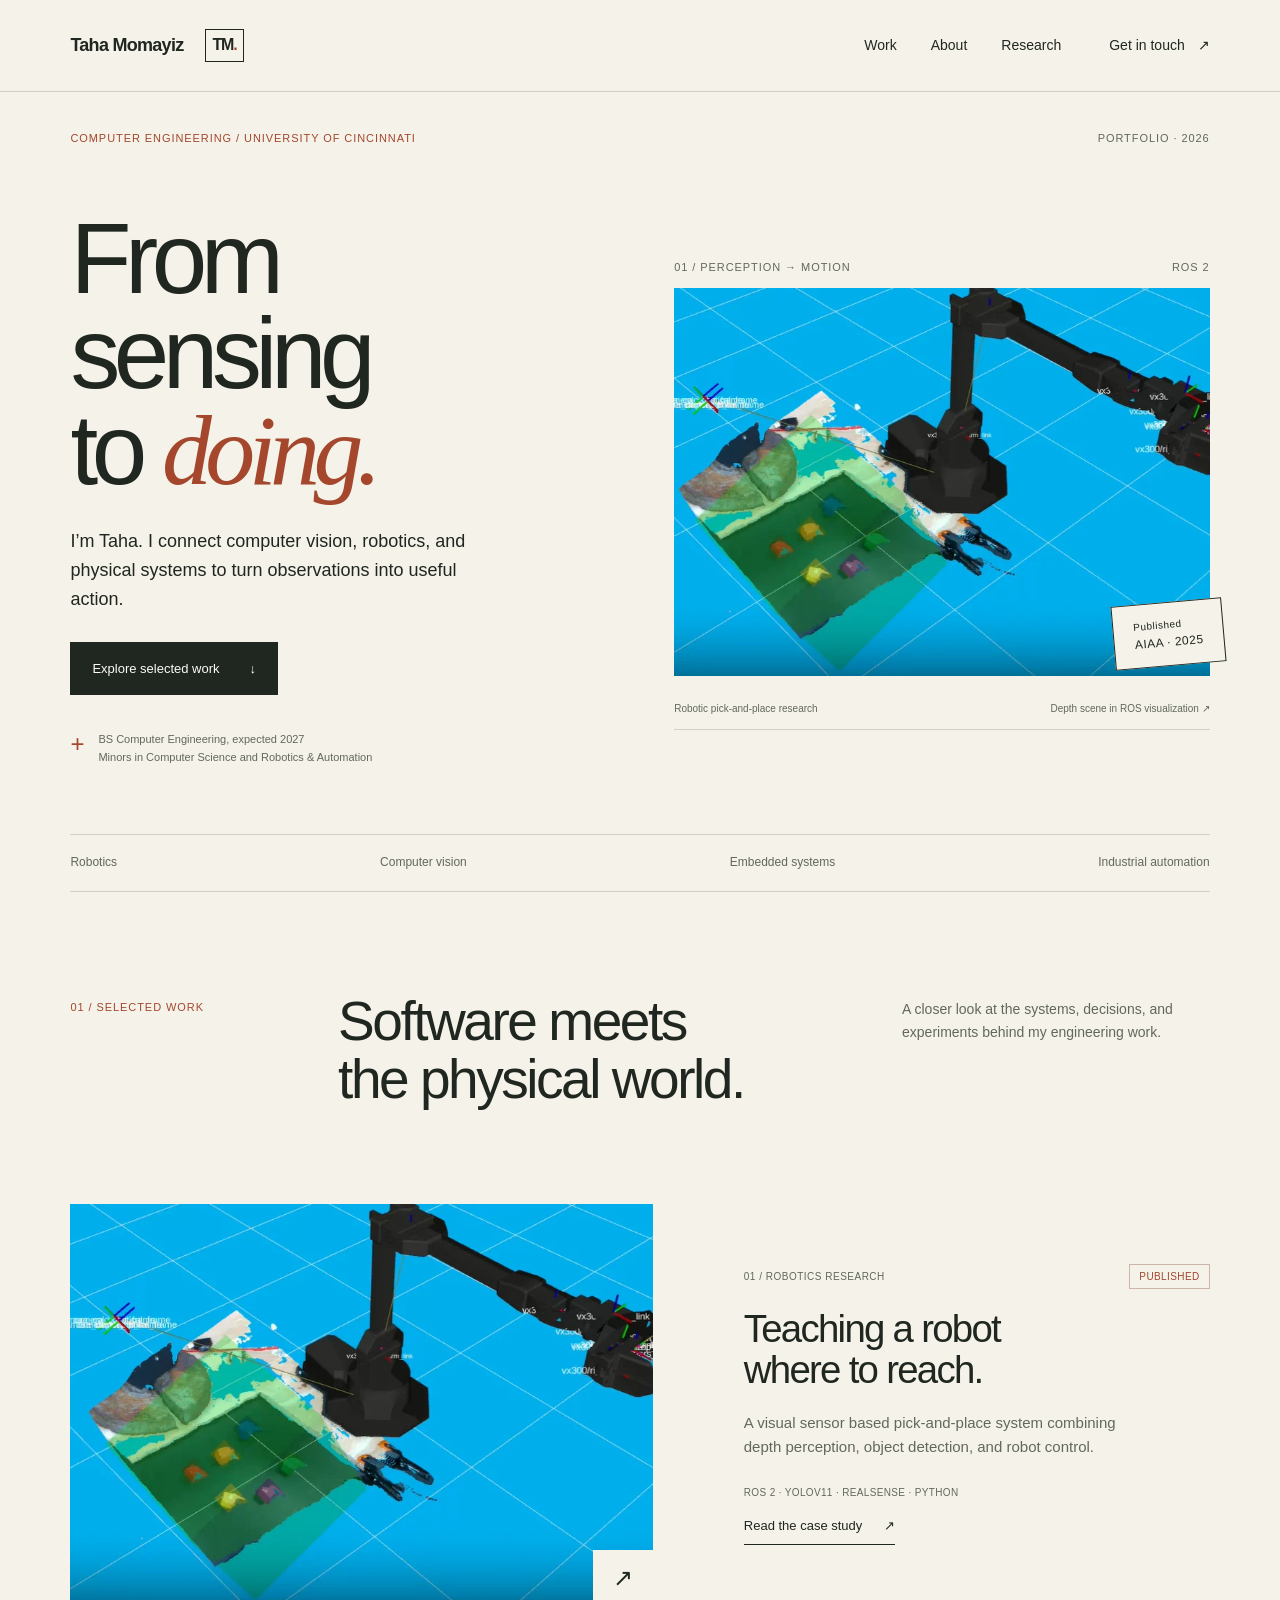
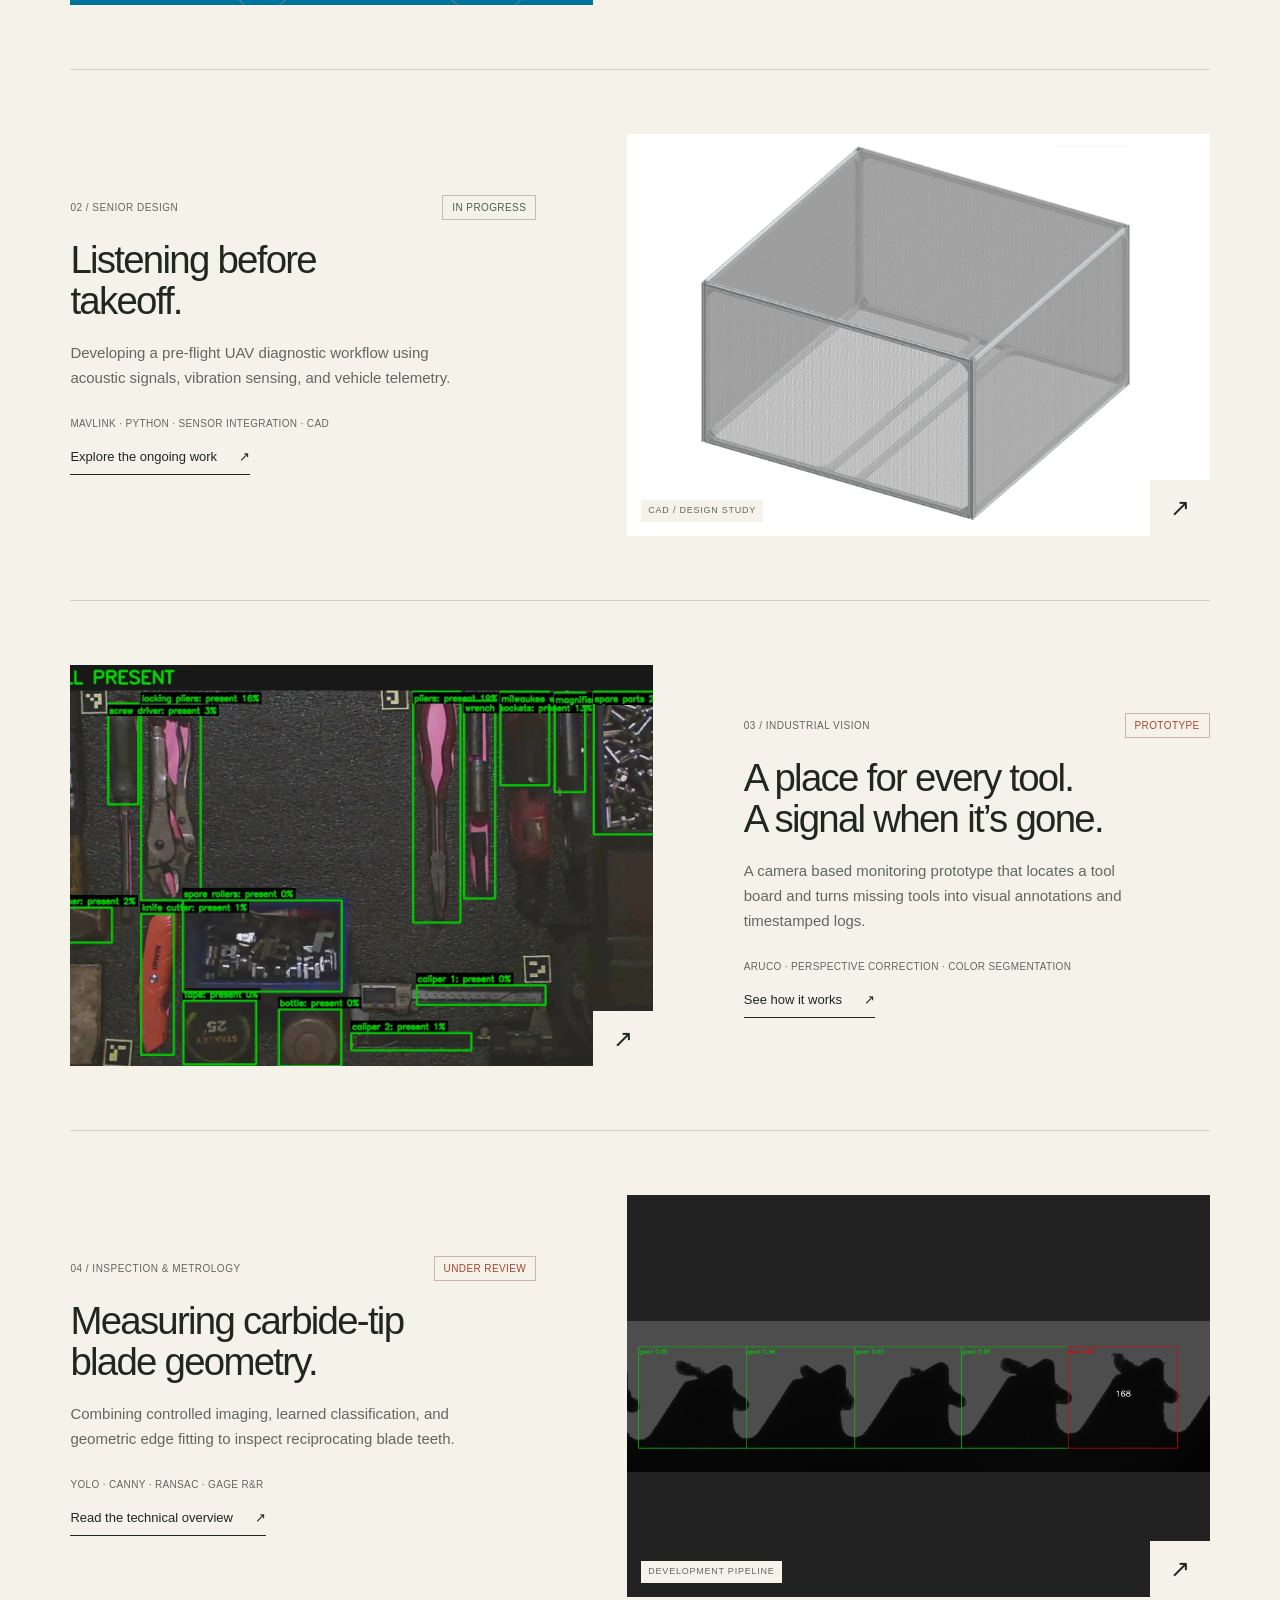
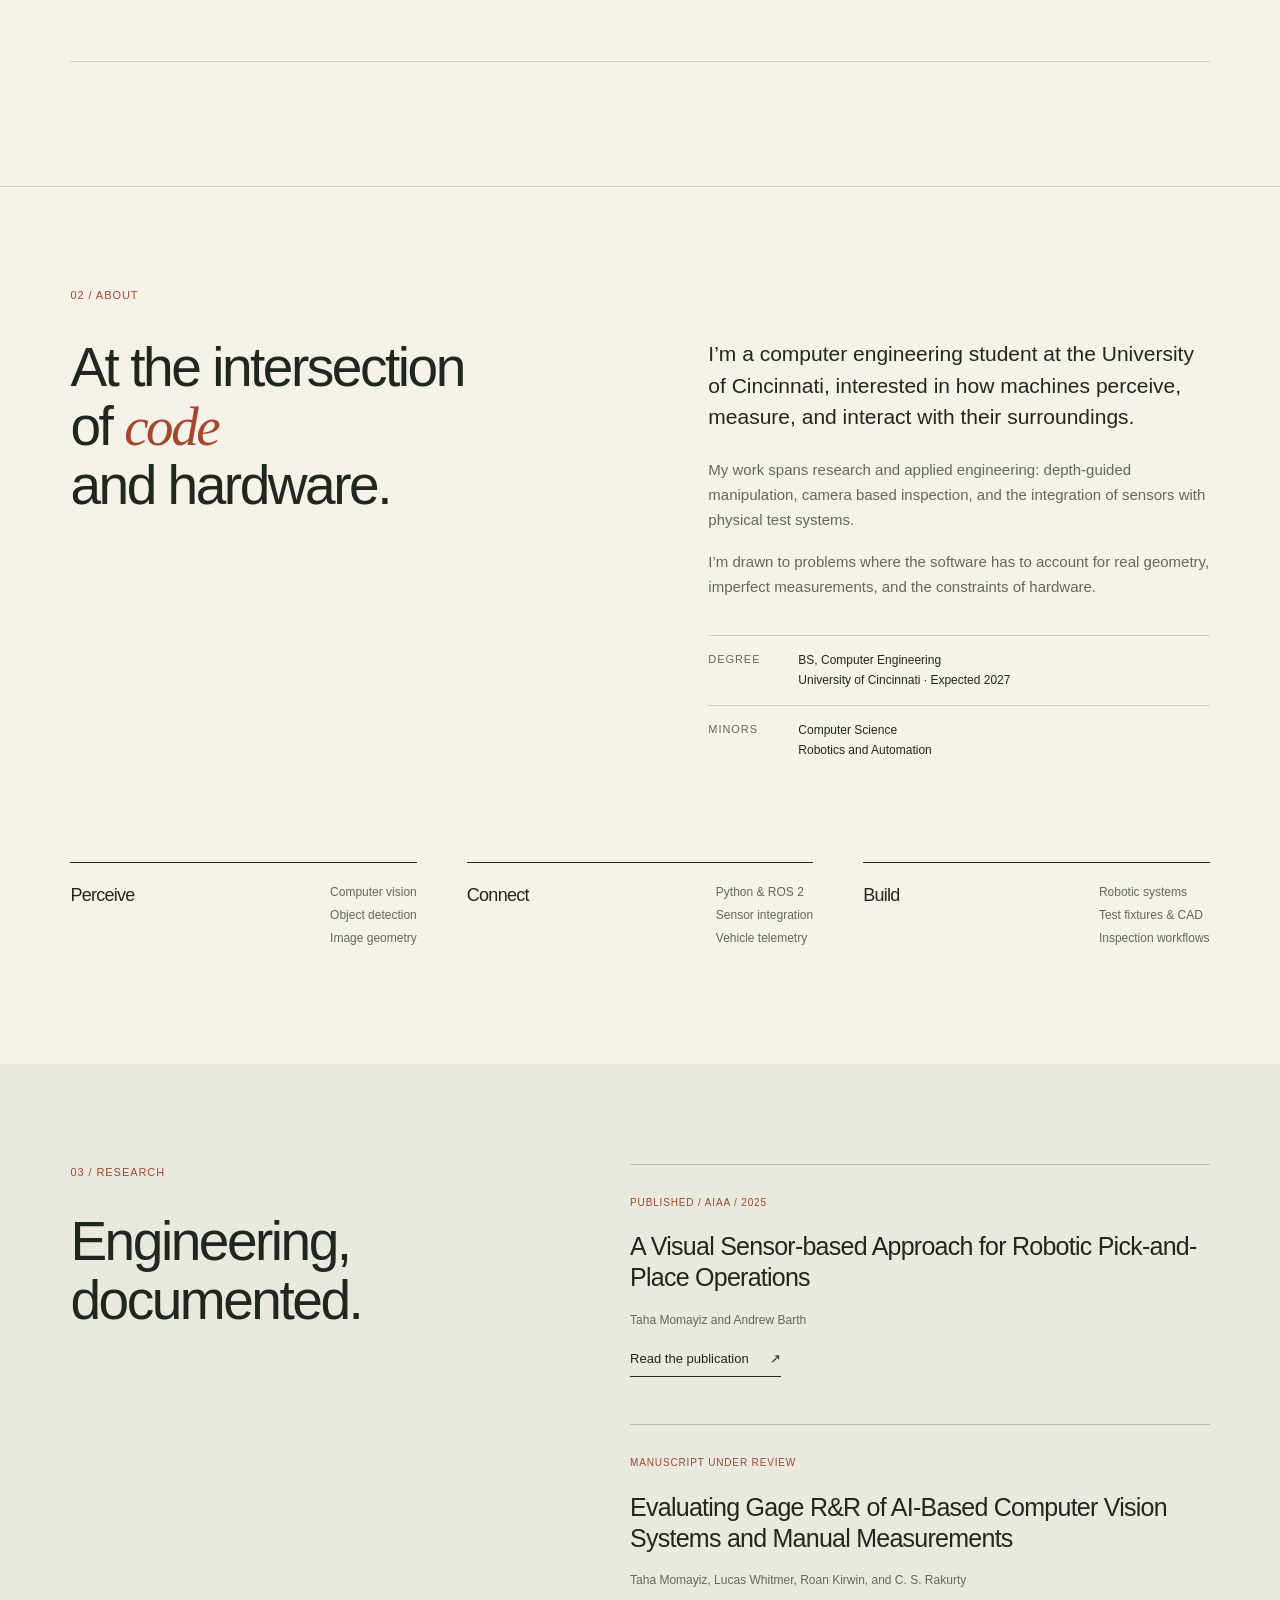
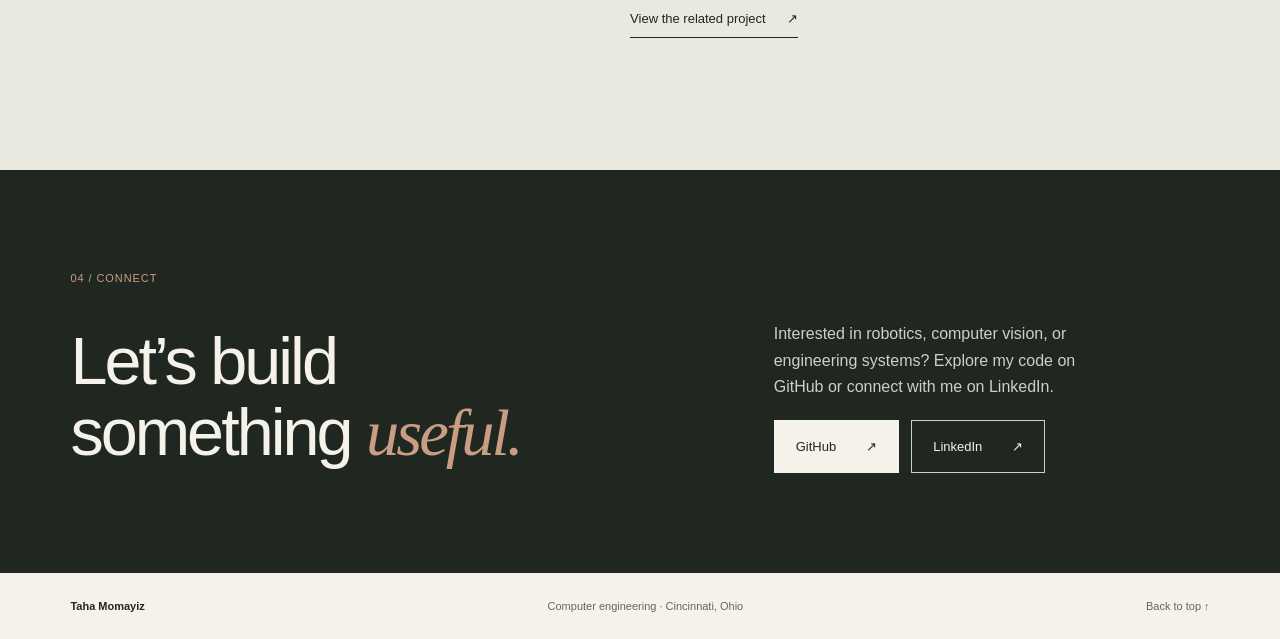
==== index.html @ 324a5f64 "Build engineering portfolio with four illustrated case studies" ====
<!doctype html><html lang="en"><head><meta charset="utf-8"><meta name="viewport" content="width=device-width,initial-scale=1"><meta name="theme-color" content="#f4f2e9"><title>Taha Momayiz — Computer Engineering</title><meta name="description" content="Computer engineering portfolio of Taha Momayiz. Robotics research, UAV diagnostics, computer vision and industrial inspection."><meta property="og:title" content="Taha Momayiz — Computer Engineering"><meta property="og:description" content="Computer engineering portfolio of Taha Momayiz. Robotics research, UAV diagnostics, computer vision and industrial inspection."><meta property="og:type" content="website"><link rel="icon" href="assets/favicon.svg" type="image/svg+xml"><link rel="stylesheet" href="styles.css"><script src="site.js" defer></script></head><body><a class="skip" href="#main">Skip to content</a><header class="header"><a class="wordmark" href="#top" aria-label="Taha Momayiz home">Taha Momayiz<span class="mark">TM<span class="dot">.</span></span></a><button class="menu-toggle" aria-expanded="false" aria-controls="navigation">Menu <span aria-hidden="true">+</span></button><nav id="navigation" aria-label="Main navigation"><a href="#work">Work</a><a href="#about">About</a><a href="#research">Research</a><a class="nav-contact" href="#contact">Get in touch <span aria-hidden="true">↗</span></a></nav></header><main id="main"><section class="hero" id="top"><div class="hero-meta"><span class="eyebrow">Computer engineering / University of Cincinnati</span><span class="folio">Portfolio · 2026</span></div><div class="hero-grid"><div class="hero-copy"><h1>From sensing<br>to <em>doing.</em></h1><p class="hero-intro">I’m Taha. I connect computer vision, robotics, and physical systems to turn observations into useful action.</p><a class="button" href="#work">Explore selected work <span aria-hidden="true">↓</span></a><div class="hero-note"><span class="cross" aria-hidden="true">+</span><p>BS Computer Engineering, expected 2027<br>Minors in Computer Science and Robotics &amp; Automation</p></div></div><figure class="hero-figure"><div class="image-label"><span>01 / Perception → Motion</span><span>ROS 2</span></div><a href="projects/robotic-pick-and-place.html" aria-label="Explore robotic pick-and-place research"><img src="assets/robot-scene.webp" width="836" height="557" alt="ROS visualization showing a robotic arm beside a reconstructed workbench and colored objects" fetchpriority="high"></a><figcaption><span>Robotic pick-and-place research</span><span>Depth scene in ROS visualization ↗</span></figcaption><div class="hero-stamp">Published<br><strong>AIAA · 2025</strong></div></figure></div><div class="discipline-line"><span>Robotics</span><span>Computer vision</span><span>Embedded systems</span><span>Industrial automation</span></div></section>
<section class="work section" id="work"><div class="section-heading"><p class="eyebrow">01 / Selected work</p><h2>Software meets<br>the physical world.</h2><p class="section-intro">A closer look at the systems, decisions, and experiments behind my engineering work.</p></div>
<article class="project project-lead"><a class="project-image blue" href="projects/robotic-pick-and-place.html"><img src="assets/robot-scene.webp" width="836" height="557" alt="Robot and depth-camera point cloud in ROS visualization" loading="lazy"><span class="image-link" aria-hidden="true">↗</span></a><div class="project-copy"><div class="project-meta"><span>01 / Robotics research</span><span class="status">Published</span></div><h3><a href="projects/robotic-pick-and-place.html">Teaching a robot<br>where to reach.</a></h3><p>A visual sensor based pick-and-place system combining depth perception, object detection, and robot control.</p><p class="tech">ROS 2 · YOLOv11 · RealSense · Python</p><a class="text-link" href="projects/robotic-pick-and-place.html">Read the case study <span aria-hidden="true">↗</span></a></div></article>
<article class="project project-reverse"><a class="project-image cad" href="projects/uav-health-monitoring.html"><img src="assets/uav-enclosure.webp" width="1244" height="1029" alt="CAD rendering of a rectangular UAV testing enclosure with mesh walls" loading="lazy"><span class="media-type">CAD / design study</span><span class="image-link" aria-hidden="true">↗</span></a><div class="project-copy"><div class="project-meta"><span>02 / Senior design</span><span class="status ongoing">In progress</span></div><h3><a href="projects/uav-health-monitoring.html">Listening before<br>takeoff.</a></h3><p>Developing a pre-flight UAV diagnostic workflow using acoustic signals, vibration sensing, and vehicle telemetry.</p><p class="tech">MAVLink · Python · Sensor integration · CAD</p><a class="text-link" href="projects/uav-health-monitoring.html">Explore the ongoing work <span aria-hidden="true">↗</span></a></div></article>
<article class="project"><a class="project-image" href="projects/tool-board-monitoring.html"><img src="assets/tool-present.webp" width="1400" height="882" alt="Tool-board monitoring output with green outlines marking present tools" loading="lazy"><span class="image-link" aria-hidden="true">↗</span></a><div class="project-copy"><div class="project-meta"><span>03 / Industrial vision</span><span class="status">Prototype</span></div><h3><a href="projects/tool-board-monitoring.html">A place for every tool.<br>A signal when it’s gone.</a></h3><p>A camera based monitoring prototype that locates a tool board and turns missing tools into visual annotations and timestamped logs.</p><p class="tech">ArUco · Perspective correction · Color segmentation</p><a class="text-link" href="projects/tool-board-monitoring.html">See how it works <span aria-hidden="true">↗</span></a></div></article>
<article class="project project-reverse"><a class="project-image blade-preview" href="projects/blade-inspection.html"><img src="assets/blade-classification.webp" alt="Development-stage tooth silhouettes with classification overlays" loading="lazy"><span class="media-type">Development pipeline</span><span class="image-link" aria-hidden="true">↗</span></a><div class="project-copy"><div class="project-meta"><span>04 / Inspection &amp; metrology</span><span class="status">Under review</span></div><h3><a href="projects/blade-inspection.html">Measuring carbide-tip<br>blade geometry.</a></h3><p>Combining controlled imaging, learned classification, and geometric edge fitting to inspect reciprocating blade teeth.</p><p class="tech">YOLO · Canny · RANSAC · Gage R&amp;R</p><a class="text-link" href="projects/blade-inspection.html">Read the technical overview <span aria-hidden="true">↗</span></a></div></article></section>
<section class="about section" id="about"><p class="eyebrow">02 / About</p><div class="about-grid"><h2>At the intersection<br>of <em>code</em><br>and hardware.</h2><div class="about-copy"><p class="large-copy">I’m a computer engineering student at the University of Cincinnati, interested in how machines perceive, measure, and interact with their surroundings.</p><p>My work spans research and applied engineering: depth-guided manipulation, camera based inspection, and the integration of sensors with physical test systems.</p><p>I’m drawn to problems where the software has to account for real geometry, imperfect measurements, and the constraints of hardware.</p><dl class="education"><div><dt>Degree</dt><dd>BS, Computer Engineering<br>University of Cincinnati · Expected 2027</dd></div><div><dt>Minors</dt><dd>Computer Science<br>Robotics and Automation</dd></div></dl></div></div><div class="capabilities"><div><span>Perceive</span><p>Computer vision<br>Object detection<br>Image geometry</p></div><div><span>Connect</span><p>Python &amp; ROS 2<br>Sensor integration<br>Vehicle telemetry</p></div><div><span>Build</span><p>Robotic systems<br>Test fixtures &amp; CAD<br>Inspection workflows</p></div></div></section>
<section class="research section" id="research"><div><p class="eyebrow">03 / Research</p><h2>Engineering,<br>documented.</h2></div><div class="publication-list"><article><span class="publication-status">Published / AIAA / 2025</span><h3>A Visual Sensor-based Approach for Robotic Pick-and-Place Operations</h3><p>Taha Momayiz and Andrew Barth</p><a class="text-link" href="https://doi.org/10.2514/6.2025-100515" target="_blank" rel="noopener noreferrer">Read the publication <span aria-hidden="true">↗</span><span class="sr-only"> (opens in a new tab)</span></a></article><article><span class="publication-status">Manuscript under review</span><h3>Evaluating Gage R&amp;R of AI-Based Computer Vision Systems and Manual Measurements</h3><p>Taha Momayiz, Lucas Whitmer, Roan Kirwin, and C. S. Rakurty</p><a class="text-link" href="projects/blade-inspection.html">View the related project <span aria-hidden="true">↗</span></a></article></div></section>
<section class="contact section" id="contact"><p class="eyebrow">04 / Connect</p><div class="contact-grid"><h2>Let’s build<br>something <em>useful.</em></h2><div><p>Interested in robotics, computer vision, or engineering systems? Explore my code on GitHub or connect with me on LinkedIn.</p><div class="contact-actions"><a class="button button-light" href="https://github.com/YumTaha" target="_blank" rel="noopener noreferrer">GitHub <span aria-hidden="true">↗</span><span class="sr-only"> (opens in a new tab)</span></a><a class="button button-outline" href="https://www.linkedin.com/in/taha-momayiz/" target="_blank" rel="noopener noreferrer">LinkedIn <span aria-hidden="true">↗</span><span class="sr-only"> (opens in a new tab)</span></a></div></div></div></section></main><footer class="footer"><a href="index.html">Taha Momayiz</a><span>Computer engineering · Cincinnati, Ohio</span><a href="#top">Back to top ↑</a></footer></body></html>
---- styles.css ----
@charset "UTF-8";
:root{--paper:#f4f2e9;--ink:#202720;--muted:#62685e;--line:#cfd1c4;--accent:#a4472d;--white:#fcfbf5;--sans:Arial,Helvetica,sans-serif;--serif:Georgia,'Times New Roman',serif}*{box-sizing:border-box}html{scroll-behavior:smooth;scroll-padding-top:95px}body{margin:0;background:var(--paper);color:var(--ink);font-family:var(--sans);font-size:16px;line-height:1.65}a{color:inherit;text-decoration:none}button{font:inherit}img{display:block;max-width:100%;height:auto}figure{margin:0}p{margin:0 0 1.2em}h1,h2,h3{font-weight:500;line-height:1.06;letter-spacing:-.045em;margin:0}em{font-family:var(--serif);font-weight:400}h2{font-size:clamp(36px,4.3vw,62px)}h3{font-size:clamp(28px,3vw,42px)}a:focus-visible,button:focus-visible{outline:3px solid var(--accent);outline-offset:5px}.sr-only{position:absolute;width:1px;height:1px;padding:0;margin:-1px;overflow:hidden;clip:rect(0,0,0,0);white-space:nowrap;border:0}.skip{position:fixed;z-index:10;top:-80px;left:20px;background:var(--ink);color:white;padding:12px}.skip:focus{top:10px}.header{max-width:1440px;margin:auto;padding:28px 5.5%;display:flex;align-items:center;justify-content:space-between;border-bottom:1px solid var(--line);gap:24px}.wordmark{font-weight:600;font-size:18px;letter-spacing:-.04em;display:flex;gap:22px;align-items:center}.mark{font-size:16px;border:1px solid var(--ink);padding:2px 6px;letter-spacing:-.07em}.dot{color:var(--accent)}nav{display:flex;gap:34px;align-items:center;font-size:14px}nav a{padding:6px 0}nav a:hover{color:var(--accent)}.nav-contact{margin-left:14px}.nav-contact span{margin-left:9px}.menu-toggle{display:none}.hero,.section,.case-hero,.case-body,.next-project{max-width:1440px;margin:auto;padding-left:5.5%;padding-right:5.5%}.hero{padding-top:38px}.hero-meta,.hero-grid,.hero-figure figcaption,.discipline-line,.project-meta,.section-heading,.case-heading{display:flex;justify-content:space-between}.eyebrow,.folio,.project-meta,.image-label,.tech,.publication-status,.case-facts dt,.education dt,.media-type{font-family:var(--sans);font-size:11px;line-height:1.5;letter-spacing:.085em;text-transform:uppercase}.eyebrow{color:var(--accent);margin:0}.folio{color:var(--muted)}.hero-grid{align-items:center;gap:7%;padding:64px 0 68px}.hero-copy{flex:1}.hero h1{font-size:clamp(66px,7.8vw,114px);letter-spacing:-.065em;line-height:.96}.hero h1 em{color:var(--accent)}.hero-intro{max-width:440px;font-size:18px;line-height:1.6;margin:28px 0}.button{display:inline-flex;align-items:center;justify-content:space-between;gap:30px;background:var(--ink);color:var(--white);font-size:13px;padding:15px 21px;border:1px solid var(--ink);transition:background .2s}.button:hover{background:var(--accent);border-color:var(--accent)}.hero-note{display:flex;gap:14px;margin-top:36px;color:var(--muted);font-size:11px;line-height:1.6}.hero-note p{margin:0}.cross{font-size:24px;color:var(--accent);line-height:1.1}.hero-figure{width:47%;position:relative;margin-top:12px}.hero-figure img{width:100%;aspect-ratio:1.38;object-fit:cover}.image-label{display:flex;justify-content:space-between;color:var(--muted);padding:0 0 12px}.hero-figure figcaption{font-size:10px;color:var(--muted);gap:20px;padding:12px 0;border-bottom:1px solid var(--line)}.hero-stamp{position:absolute;right:-14px;bottom:64px;padding:14px 20px;background:var(--paper);border:1px solid var(--ink);font-size:10px;line-height:1.55;transform:rotate(-5deg);letter-spacing:.05em}.hero-stamp strong{font-size:12px;font-weight:500}.discipline-line{border-top:1px solid var(--line);border-bottom:1px solid var(--line);padding:18px 0;font-size:12px;color:var(--muted)}.section{padding-top:100px;padding-bottom:100px}.section-heading{gap:4%;align-items:flex-start;margin-bottom:55px}.section-heading .eyebrow{width:19%;padding-top:7px}.section-heading h2{width:45%}.section-intro{width:27%;font-size:14px;margin-top:6px;color:var(--muted)}.project{display:grid;grid-template-columns:1.25fr 1fr;gap:8%;padding:40px 0 64px;border-bottom:1px solid var(--line);margin-bottom:24px;align-items:center}.project-image{position:relative;display:block;background:#e8e8e1;overflow:hidden}.project-image img{width:100%;aspect-ratio:1.45;object-fit:cover;transition:transform .5s}.project-image:hover img{transform:scale(1.025)}.project-image.cad img{object-fit:contain;padding:12px;background:#fff}.image-link{position:absolute;bottom:0;right:0;background:var(--paper);padding:8px 20px;font-size:24px}.media-type{position:absolute;left:14px;bottom:14px;padding:4px 7px;background:var(--paper);color:var(--muted);font-size:9px}.project-copy h3{margin:20px 0}.project-copy p{color:var(--muted);max-width:410px;font-size:15px}.project-meta{align-items:center;gap:14px;color:var(--muted);font-size:10px;letter-spacing:.05em}.status{display:inline-block;color:var(--accent);border:1px solid #ccb6a9;padding:4px 9px;font-size:10px;line-height:1.5;letter-spacing:.04em;white-space:nowrap}.ongoing{color:#47614c;border-color:#b6c3b6}.project-copy .tech{font-size:10px;letter-spacing:.035em;margin-top:25px}.text-link{font-size:13px;border-bottom:1px solid var(--ink);padding-bottom:7px;display:inline-block}.text-link span{margin-left:18px}.text-link:hover{color:var(--accent);border-color:var(--accent)}.project-reverse{grid-template-columns:1fr 1.25fr}.project-reverse .project-image{grid-column:2;grid-row:1}.project-reverse .project-copy{grid-column:1;grid-row:1}.project-text{display:grid;grid-template-columns:1.25fr 1fr;gap:8%;padding:45px 0 0;align-items:start}.project-text h3{margin-top:18px}.project-text p:not(.eyebrow){margin-top:20px;color:var(--muted);max-width:410px;font-size:15px}.about{border-top:1px solid var(--line)}.about-grid{display:grid;grid-template-columns:1fr 1fr;gap:12%;margin-top:35px}.about h2 em{color:var(--accent)}.about-copy p{color:var(--muted);font-size:15px}.about-copy .large-copy{font-size:21px;line-height:1.5;color:var(--ink)}.education{margin-top:35px}.education>div{display:grid;grid-template-columns:90px 1fr;border-top:1px solid var(--line);padding:15px 0}.education dt{color:var(--muted)}.education dd{margin:0;font-size:12px;line-height:1.65}.capabilities{display:grid;grid-template-columns:repeat(3,1fr);gap:50px;margin-top:70px}.capabilities>div{border-top:1px solid var(--ink);padding-top:18px;display:flex;justify-content:space-between;gap:20px}.capabilities span{font-size:18px;letter-spacing:-.04em}.capabilities p{font-size:12px;color:var(--muted);line-height:1.9}.research{background:#e9e9df;display:grid;grid-template-columns:1fr 1.3fr;gap:10%}.research h2{margin-top:32px}.publication-list article{border-top:1px solid #b8bfad;padding:23px 0 32px}.publication-list article+article{margin-top:15px}.publication-status{color:var(--accent);font-size:10px}.publication-list h3{font-size:25px;letter-spacing:-.03em;line-height:1.25;margin:17px 0}.publication-list p{color:var(--muted);font-size:12px}.contact{background:var(--ink);color:var(--paper)}.contact .eyebrow{color:#c99d84}.contact-grid{display:grid;grid-template-columns:1.3fr 1fr;gap:12%;align-items:center;margin-top:35px}.contact h2{font-size:clamp(45px,5.2vw,75px)}.contact h2 em{color:#c99d84}.contact p:not(.eyebrow){font-size:16px;color:#cdd0c4;max-width:350px}.button-light{background:var(--paper);color:var(--ink);border-color:var(--paper)}.button-light:hover{background:#d9b099;color:var(--ink)}.footer{max-width:1440px;margin:auto;display:flex;justify-content:space-between;gap:20px;padding:24px 5.5%;font-size:11px;color:var(--muted)}.footer>a:first-child{color:var(--ink);font-weight:bold}.case-hero{padding-top:32px}.back-link{font-size:12px;color:var(--muted)}.case-heading{align-items:center;justify-content:flex-start;gap:25px;margin:60px 0 25px}.case-hero h1{max-width:1030px;font-size:clamp(44px,6.2vw,84px);line-height:1.05}.case-lead{max-width:760px;font-size:22px;color:var(--muted);margin:30px 0 45px;line-height:1.5}.case-facts{display:grid;grid-template-columns:.8fr 1.2fr 1.2fr;gap:35px;border-top:1px solid var(--line);padding-top:20px;margin:0 0 50px}.case-facts dt{color:var(--accent);margin-bottom:10px}.case-facts dd{margin:0;font-size:13px;line-height:1.6}.case-cover img{max-height:650px;width:100%;object-fit:cover}.case-cover.cad img{object-fit:contain;background:white;padding:30px}.case-cover figcaption,figcaption{color:var(--muted);font-size:11px;line-height:1.6;margin-top:13px;max-width:840px}.case-body{padding-top:75px;padding-bottom:40px}.case-section{display:grid;grid-template-columns:1fr 2.3fr;gap:9%;padding:40px 0 55px;border-top:1px solid var(--line)}.case-section h2{font-size:clamp(29px,3.5vw,46px);max-width:680px;margin-bottom:25px}.case-section p:not(.eyebrow){font-size:16px;color:var(--muted);max-width:735px}.process{list-style:none;padding:0;margin:30px 0 0}.process li{display:flex;gap:28px;border-top:1px solid var(--line);padding:23px 0 6px}.process li>span{font-size:12px;color:var(--accent)}.process h3{font-size:21px;letter-spacing:-.025em;margin-bottom:10px}.process p{font-size:14px!important}.inline-figure{margin:15px 0 80px;padding-left:31%}.inline-figure img{width:100%;background:#fff}.inline-figure.narrow img{max-height:500px;object-fit:contain}.figure-pair{display:grid;grid-template-columns:1fr 1fr;gap:25px;margin:15px 0 70px}.figure-pair img{width:100%;aspect-ratio:1.35;object-fit:contain;background:white;padding:15px}.case-links{display:flex;flex-wrap:wrap;align-items:center;gap:25px;margin-top:30px}.next-project{background:#e9e9df;padding-top:40px;padding-bottom:48px}.next-project>a{display:flex;justify-content:space-between;align-items:center;gap:20px;font-size:clamp(27px,3.5vw,48px);letter-spacing:-.04em;line-height:1.15;margin-top:20px}.next-project>a:hover{color:var(--accent)}.comparison{margin:15px 0 70px;padding:30px;background:#e9e9df}.comparison-heading{display:flex;justify-content:space-between;align-items:end;gap:30px;margin-bottom:30px}.comparison h2{font-size:29px;margin-top:15px}.compare-controls{display:flex;gap:5px;flex-shrink:0}.compare-controls button{border:1px solid var(--ink);background:transparent;padding:8px 12px;font-size:12px;cursor:pointer}.compare-controls button[aria-pressed=true]{background:var(--ink);color:white}.comparison img{width:100%}.technical-summary{background:#e9e9df;padding:35px 40px;margin-top:30px}.pipeline{display:flex;align-items:center;justify-content:space-between;gap:20px;margin:35px 0 25px}.pipeline span{font-size:clamp(15px,2vw,24px);line-height:1.35;letter-spacing:-.02em}.pipeline b{font-weight:normal;color:var(--accent);font-size:25px}.technical-summary>p{font-size:11px;color:var(--muted);margin:0}
@media(min-width:1500px){.header,.hero,.section,.case-hero,.case-body,.next-project,.footer{padding-left:80px;padding-right:80px}}@media(max-width:1000px){.header{padding-top:22px;padding-bottom:22px}nav{gap:22px}.hero-grid{gap:5%;padding-top:50px}.hero h1{font-size:78px}.hero-intro{font-size:16px}.hero-note{font-size:10px}.hero-figure figcaption{flex-direction:column;gap:2px}.section{padding-top:75px;padding-bottom:75px}.section-heading{flex-wrap:wrap}.section-heading .eyebrow{width:100%;margin-bottom:22px}.section-heading h2{width:55%}.section-intro{width:37%}.project,.project-text{gap:5%}.project-meta{flex-wrap:wrap}.project-copy h3{font-size:32px}.capabilities{gap:25px}.capabilities>div{display:block}.capabilities p{margin-top:12px}.comparison-heading{align-items:start;flex-direction:column}.case-section{gap:6%}.case-heading{margin-top:42px}}
@media(max-width:700px){html{scroll-padding-top:20px}.header{padding:18px 6%;position:relative;flex-wrap:wrap}.wordmark{font-size:16px;gap:14px}.menu-toggle{display:flex;gap:20px;background:transparent;border:0;padding:5px 0;font-size:12px;color:var(--ink)}nav{width:100%;display:flex;justify-content:space-between;gap:10px;border-top:1px solid var(--line);padding-top:12px;font-size:12px}.js nav:not(.is-open){display:none}.nav-contact{margin-left:0}.hero,.section,.case-hero,.case-body,.next-project{padding-left:6%;padding-right:6%}.hero{padding-top:25px}.hero-meta{display:block}.folio{display:none}.hero .eyebrow{font-size:9px}.hero-grid{display:block;padding:37px 0 30px}.hero h1{font-size:clamp(65px,15vw,90px)}.hero-intro{font-size:17px;max-width:450px;margin-top:23px}.hero-note{margin-top:25px;font-size:11px}.hero-figure{width:100%;margin-top:40px}.hero-figure img{aspect-ratio:1.5}.hero-figure figcaption{flex-direction:row;font-size:9px}.hero-stamp{bottom:53px;right:8px;padding:9px 14px}.discipline-line{display:grid;grid-template-columns:1fr 1fr;gap:10px;font-size:11px;padding:15px 0}.section{padding-top:60px;padding-bottom:60px}.section-heading{display:block;margin-bottom:27px}.section-heading .eyebrow,.section-heading h2,.section-intro{width:100%}.section-heading h2{font-size:40px}.section-intro{margin-top:20px;max-width:330px}.project,.project-reverse{display:flex;flex-direction:column;gap:25px;padding:20px 0 40px;margin-bottom:24px;align-items:stretch}.project-copy h3{font-size:34px}.project-meta{flex-wrap:nowrap;font-size:9px}.project-copy p{font-size:15px;max-width:100%}.project-image img{aspect-ratio:1.4}.project-copy .tech{margin-top:20px}.project-text{display:block;padding-top:25px}.project-text>div+div{margin-top:25px}.project-text h3{font-size:32px}.project-text p:not(.eyebrow){max-width:100%}.about-grid{display:block;margin-top:25px}.about h2{font-size:43px}.about-copy{margin-top:35px}.about-copy .large-copy{font-size:20px}.capabilities{margin-top:35px;gap:16px}.capabilities span{font-size:17px}.capabilities p{font-size:10px}.research{display:block}.research h2{margin-top:24px}.publication-list{margin-top:40px}.publication-list h3{font-size:23px}.contact-grid{display:block;margin-top:24px}.contact h2{font-size:49px}.contact-grid>div{margin-top:28px}.contact p:not(.eyebrow){font-size:15px}.footer{padding:20px 6%;font-size:10px;flex-wrap:wrap}.footer>span{order:3;width:100%}.case-heading{margin:35px 0 22px;align-items:flex-start;flex-direction:column;gap:12px}.case-hero h1{font-size:43px}.case-lead{font-size:19px;margin:25px 0 32px}.case-facts{grid-template-columns:1fr;gap:18px;margin-bottom:30px}.case-facts>div{display:grid;grid-template-columns:105px 1fr;gap:10px}.case-facts dt{font-size:10px}.case-facts dd{font-size:12px}.case-cover img{max-height:450px}.case-cover.cad img{padding:15px}.case-body{padding-top:40px}.case-section{display:block;padding:25px 0 35px}.case-section .eyebrow{margin-bottom:22px}.case-section h2{font-size:32px}.case-section p:not(.eyebrow){font-size:15px}.inline-figure{padding:0;margin:5px 0 45px}.figure-pair{gap:15px;margin-bottom:40px;grid-template-columns:1fr}.figure-pair img{aspect-ratio:1.5}.process li{gap:20px}.comparison{padding:18px;margin-bottom:40px}.comparison-heading{gap:20px}.comparison h2{font-size:26px}.compare-controls button{padding:9px 16px}.technical-summary{padding:25px}.pipeline{flex-direction:column;align-items:flex-start;gap:12px;margin:25px 0}.pipeline span{font-size:19px}.pipeline b{transform:rotate(90deg);margin-left:30px;font-size:20px}.next-project{padding-top:30px;padding-bottom:35px}.next-project>a{font-size:31px}.button{font-size:12px}.case-links{gap:20px}}
.blade-preview{background:#222}.blade-preview img{object-fit:contain;padding:35px 0;background:#222}.blade-cover img{object-fit:contain;background:#222;padding:35px 0;min-height:250px}.pipeline-gallery{margin:0 0 70px;padding:30px;background:#e9e9df}.pipeline-gallery h2{font-size:36px;margin:18px 0 30px}.pipeline-gallery figure{margin-top:30px}.pipeline-gallery img{width:100%;background:#161916}.pipeline-gallery figcaption{max-width:100%}.pipeline-gallery figure:last-child img{min-height:120px;object-fit:contain}@media(max-width:700px){.pipeline-gallery{padding:18px;margin-bottom:40px}.pipeline-gallery h2{font-size:29px}.blade-cover img{padding:25px 0;min-height:150px}.pipeline-gallery figure:last-child img{min-height:80px}}
.image-expand{display:inline-flex;align-items:center;flex-wrap:wrap;gap:5px;min-height:44px;font-size:12px;text-decoration:underline;text-underline-offset:4px}.image-expand:hover{color:var(--accent)}.new-tab-hint{font-size:10px;color:var(--muted)}
.contact-actions{display:flex;gap:12px;flex-wrap:wrap}.button-outline{background:transparent;color:var(--paper);border-color:#cdd0c4}.button-outline:hover{background:var(--paper);color:var(--ink);border-color:var(--paper)}
@media(prefers-reduced-motion:reduce){html{scroll-behavior:auto}*,*::before,*::after{transition:none!important}}
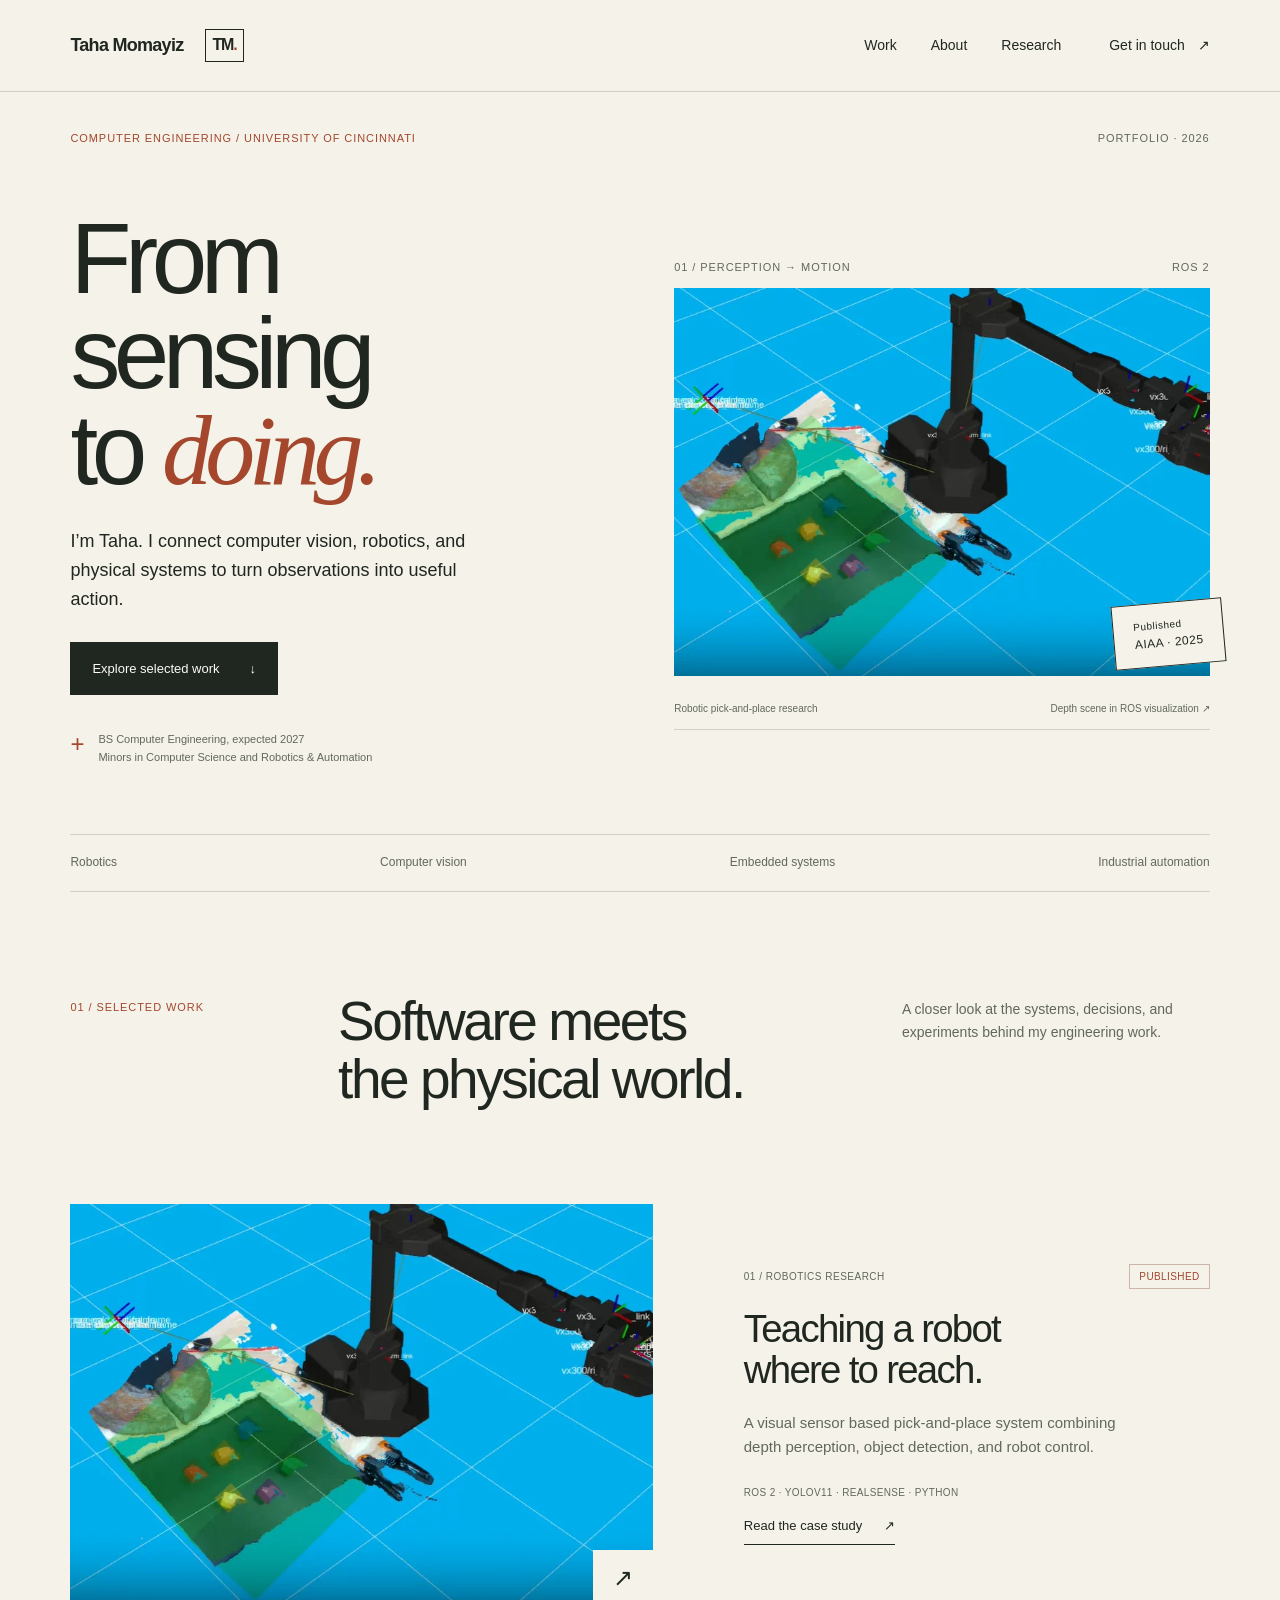
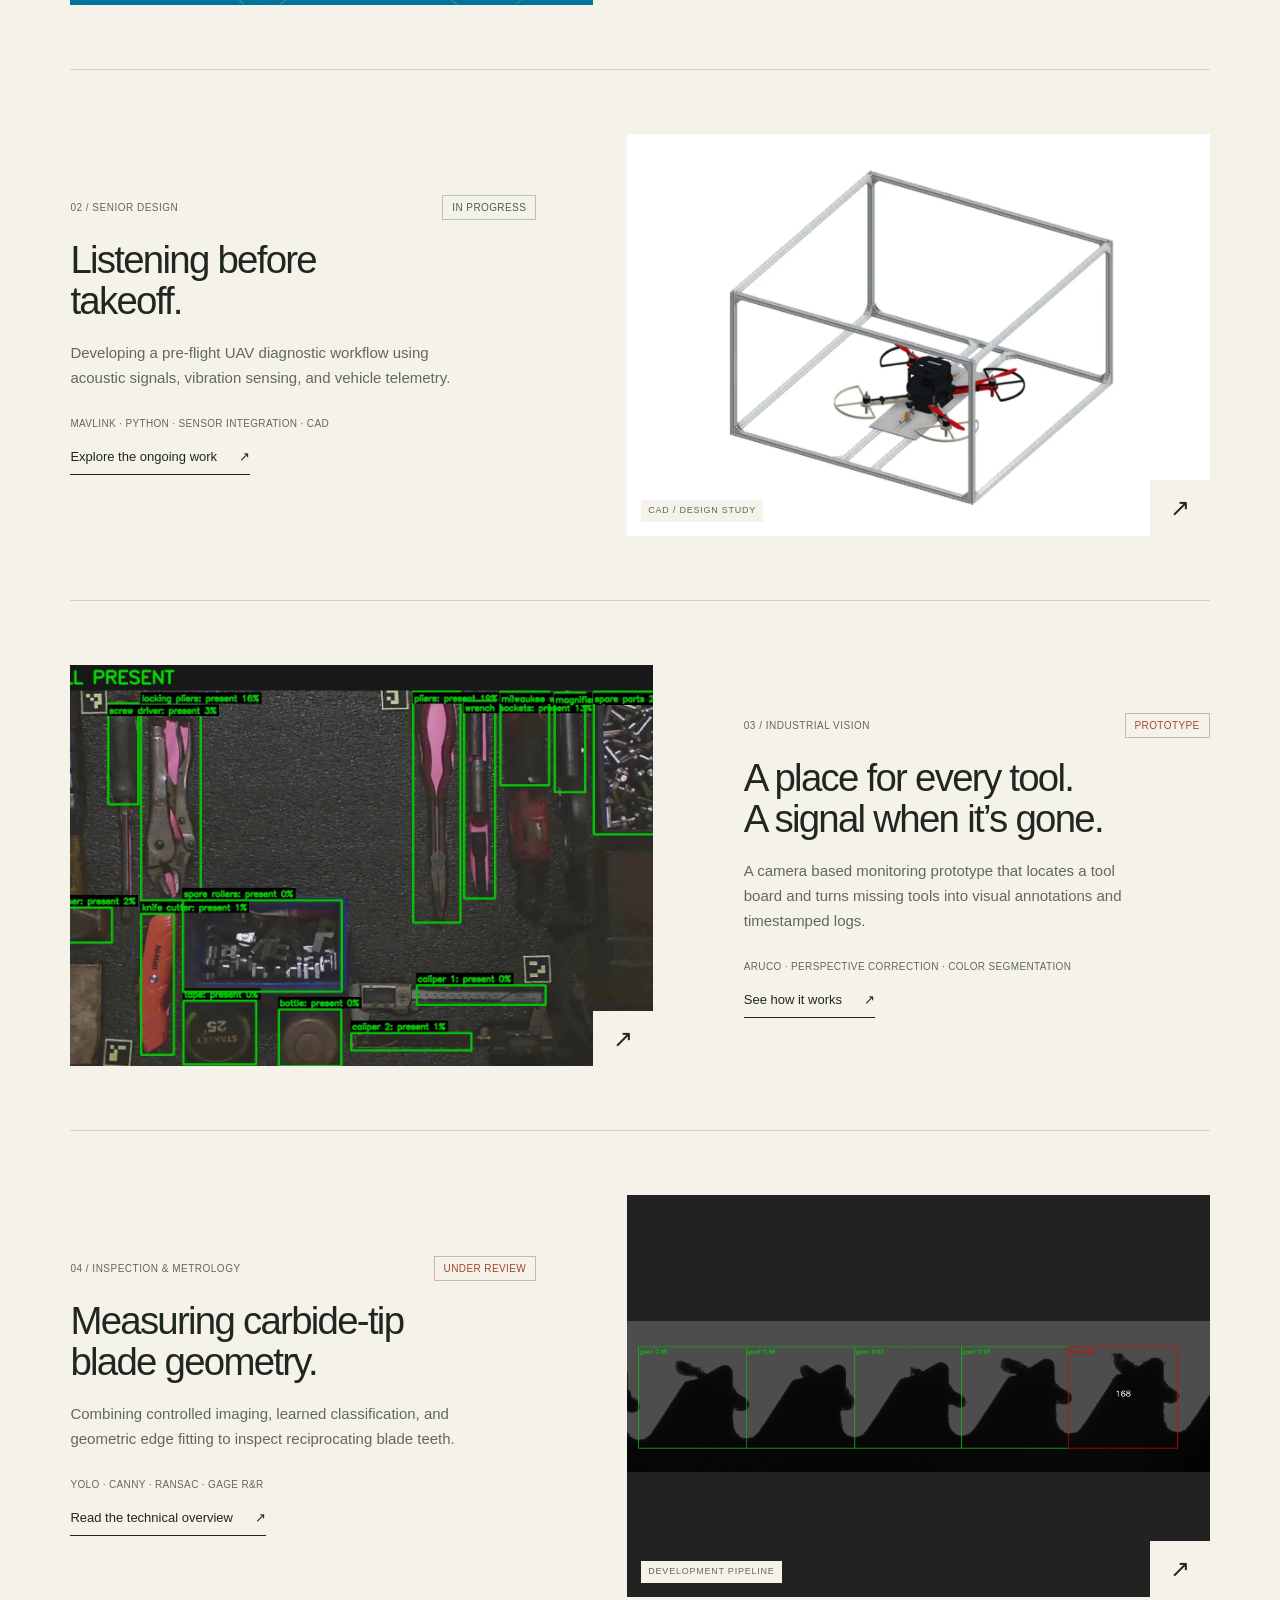
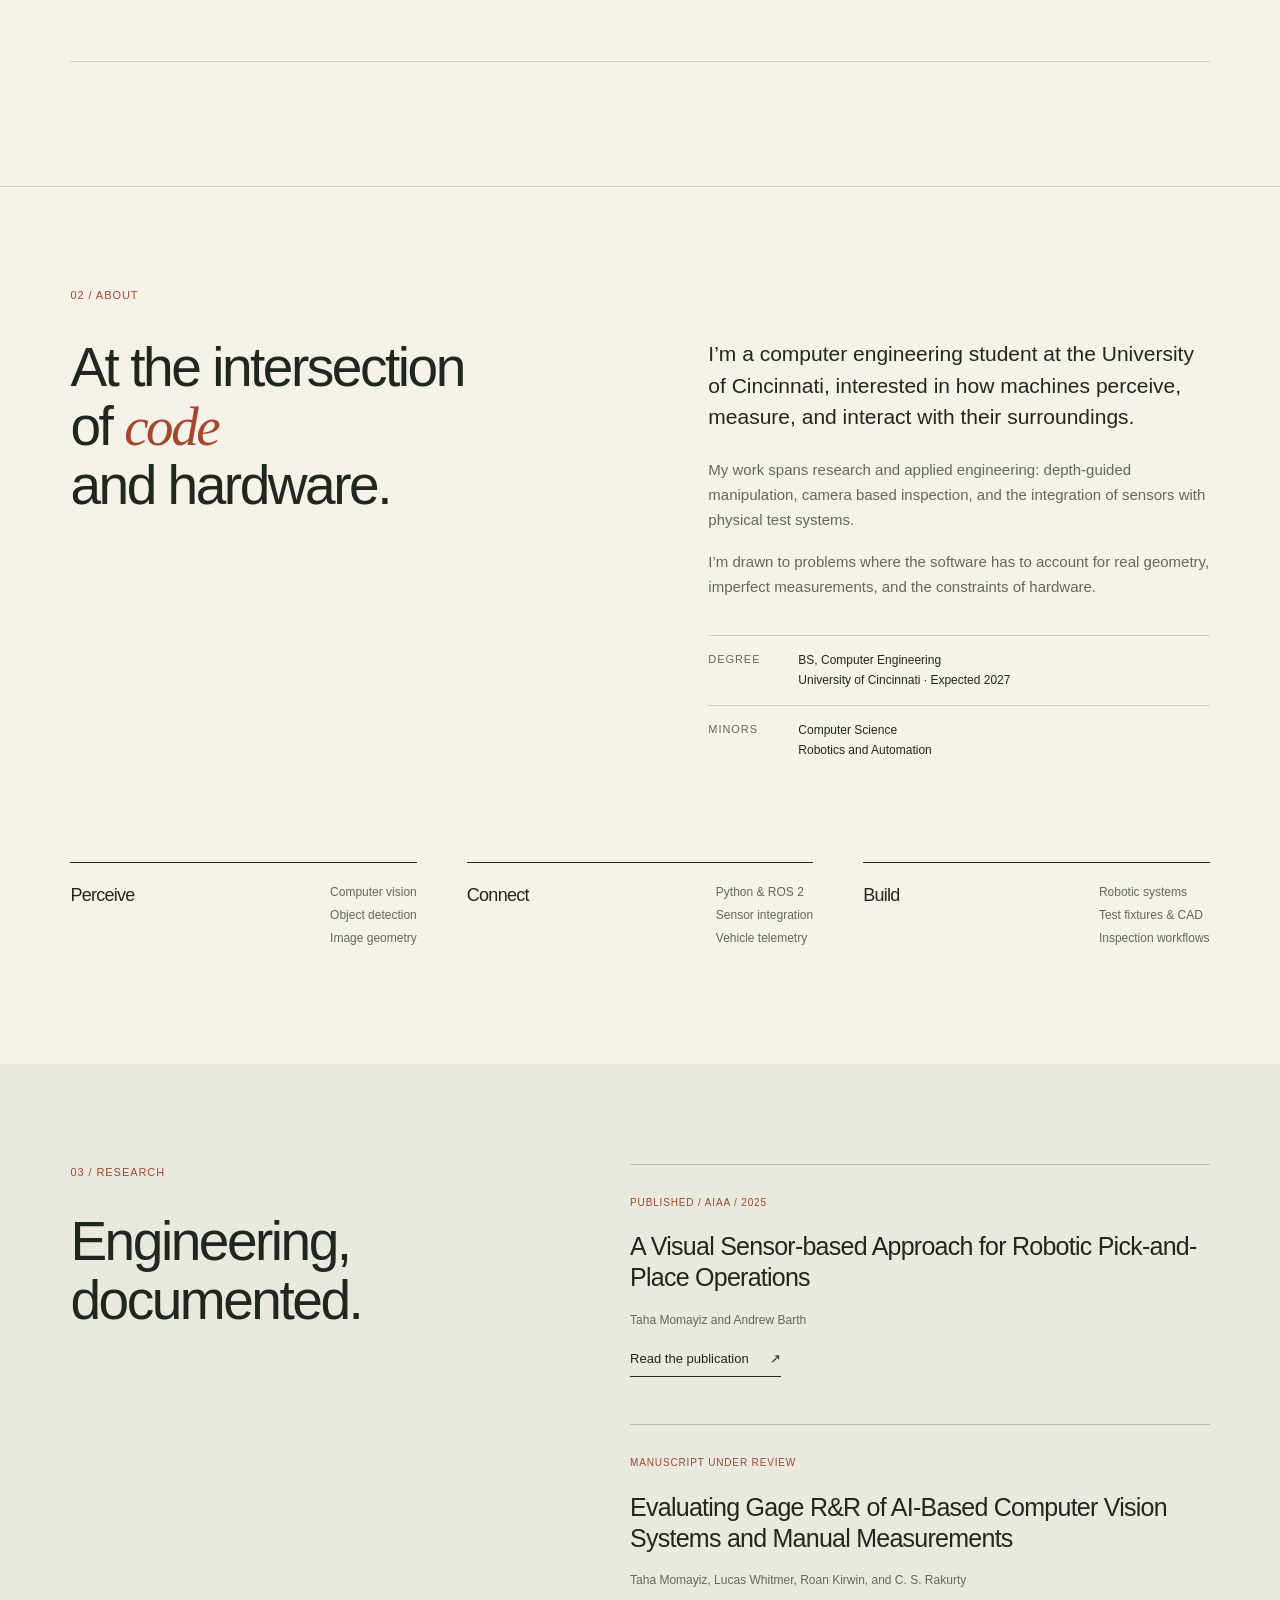
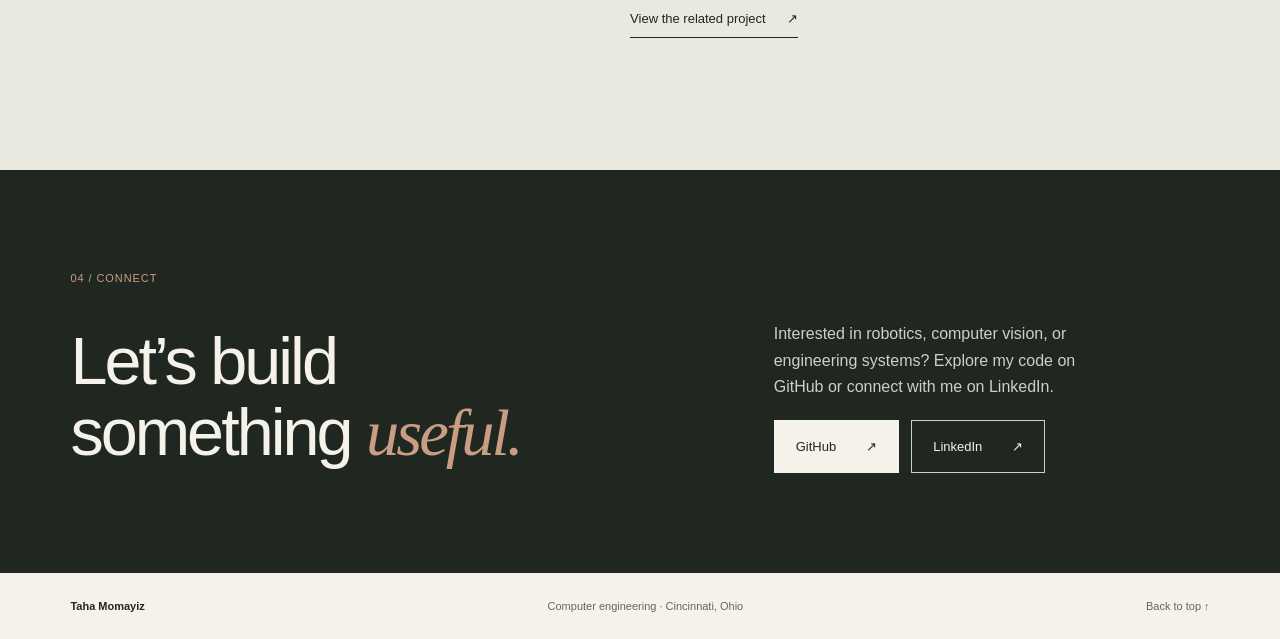
==== commit 70a57759: "Show mounted drone in UAV project imagery" ====
--- a/index.html
+++ b/index.html
@@ -1,9 +1,9 @@
 <!doctype html><html lang="en"><head><meta charset="utf-8"><meta name="viewport" content="width=device-width,initial-scale=1"><meta name="theme-color" content="#f4f2e9"><title>Taha Momayiz — Computer Engineering</title><meta name="description" content="Computer engineering portfolio of Taha Momayiz. Robotics research, UAV diagnostics, computer vision and industrial inspection."><meta property="og:title" content="Taha Momayiz — Computer Engineering"><meta property="og:description" content="Computer engineering portfolio of Taha Momayiz. Robotics research, UAV diagnostics, computer vision and industrial inspection."><meta property="og:type" content="website"><link rel="icon" href="assets/favicon.svg" type="image/svg+xml"><link rel="stylesheet" href="styles.css"><script src="site.js" defer></script></head><body><a class="skip" href="#main">Skip to content</a><header class="header"><a class="wordmark" href="#top" aria-label="Taha Momayiz home">Taha Momayiz<span class="mark">TM<span class="dot">.</span></span></a><button class="menu-toggle" aria-expanded="false" aria-controls="navigation">Menu <span aria-hidden="true">+</span></button><nav id="navigation" aria-label="Main navigation"><a href="#work">Work</a><a href="#about">About</a><a href="#research">Research</a><a class="nav-contact" href="#contact">Get in touch <span aria-hidden="true">↗</span></a></nav></header><main id="main"><section class="hero" id="top"><div class="hero-meta"><span class="eyebrow">Computer engineering / University of Cincinnati</span><span class="folio">Portfolio · 2026</span></div><div class="hero-grid"><div class="hero-copy"><h1>From sensing<br>to <em>doing.</em></h1><p class="hero-intro">I’m Taha. I connect computer vision, robotics, and physical systems to turn observations into useful action.</p><a class="button" href="#work">Explore selected work <span aria-hidden="true">↓</span></a><div class="hero-note"><span class="cross" aria-hidden="true">+</span><p>BS Computer Engineering, expected 2027<br>Minors in Computer Science and Robotics &amp; Automation</p></div></div><figure class="hero-figure"><div class="image-label"><span>01 / Perception → Motion</span><span>ROS 2</span></div><a href="projects/robotic-pick-and-place.html" aria-label="Explore robotic pick-and-place research"><img src="assets/robot-scene.webp" width="836" height="557" alt="ROS visualization showing a robotic arm beside a reconstructed workbench and colored objects" fetchpriority="high"></a><figcaption><span>Robotic pick-and-place research</span><span>Depth scene in ROS visualization ↗</span></figcaption><div class="hero-stamp">Published<br><strong>AIAA · 2025</strong></div></figure></div><div class="discipline-line"><span>Robotics</span><span>Computer vision</span><span>Embedded systems</span><span>Industrial automation</span></div></section>
 <section class="work section" id="work"><div class="section-heading"><p class="eyebrow">01 / Selected work</p><h2>Software meets<br>the physical world.</h2><p class="section-intro">A closer look at the systems, decisions, and experiments behind my engineering work.</p></div>
 <article class="project project-lead"><a class="project-image blue" href="projects/robotic-pick-and-place.html"><img src="assets/robot-scene.webp" width="836" height="557" alt="Robot and depth-camera point cloud in ROS visualization" loading="lazy"><span class="image-link" aria-hidden="true">↗</span></a><div class="project-copy"><div class="project-meta"><span>01 / Robotics research</span><span class="status">Published</span></div><h3><a href="projects/robotic-pick-and-place.html">Teaching a robot<br>where to reach.</a></h3><p>A visual sensor based pick-and-place system combining depth perception, object detection, and robot control.</p><p class="tech">ROS 2 · YOLOv11 · RealSense · Python</p><a class="text-link" href="projects/robotic-pick-and-place.html">Read the case study <span aria-hidden="true">↗</span></a></div></article>
-<article class="project project-reverse"><a class="project-image cad" href="projects/uav-health-monitoring.html"><img src="assets/uav-enclosure.webp" width="1244" height="1029" alt="CAD rendering of a rectangular UAV testing enclosure with mesh walls" loading="lazy"><span class="media-type">CAD / design study</span><span class="image-link" aria-hidden="true">↗</span></a><div class="project-copy"><div class="project-meta"><span>02 / Senior design</span><span class="status ongoing">In progress</span></div><h3><a href="projects/uav-health-monitoring.html">Listening before<br>takeoff.</a></h3><p>Developing a pre-flight UAV diagnostic workflow using acoustic signals, vibration sensing, and vehicle telemetry.</p><p class="tech">MAVLink · Python · Sensor integration · CAD</p><a class="text-link" href="projects/uav-health-monitoring.html">Explore the ongoing work <span aria-hidden="true">↗</span></a></div></article>
+<article class="project project-reverse"><a class="project-image cad" href="projects/uav-health-monitoring.html"><img src="assets/uav-mounted-rig.webp" width="991" height="866" alt="CAD rendering of a drone mounted inside the UAV testing enclosure frame" loading="lazy"><span class="media-type">CAD / design study</span><span class="image-link" aria-hidden="true">↗</span></a><div class="project-copy"><div class="project-meta"><span>02 / Senior design</span><span class="status ongoing">In progress</span></div><h3><a href="projects/uav-health-monitoring.html">Listening before<br>takeoff.</a></h3><p>Developing a pre-flight UAV diagnostic workflow using acoustic signals, vibration sensing, and vehicle telemetry.</p><p class="tech">MAVLink · Python · Sensor integration · CAD</p><a class="text-link" href="projects/uav-health-monitoring.html">Explore the ongoing work <span aria-hidden="true">↗</span></a></div></article>
 <article class="project"><a class="project-image" href="projects/tool-board-monitoring.html"><img src="assets/tool-present.webp" width="1400" height="882" alt="Tool-board monitoring output with green outlines marking present tools" loading="lazy"><span class="image-link" aria-hidden="true">↗</span></a><div class="project-copy"><div class="project-meta"><span>03 / Industrial vision</span><span class="status">Prototype</span></div><h3><a href="projects/tool-board-monitoring.html">A place for every tool.<br>A signal when it’s gone.</a></h3><p>A camera based monitoring prototype that locates a tool board and turns missing tools into visual annotations and timestamped logs.</p><p class="tech">ArUco · Perspective correction · Color segmentation</p><a class="text-link" href="projects/tool-board-monitoring.html">See how it works <span aria-hidden="true">↗</span></a></div></article>
 <article class="project project-reverse"><a class="project-image blade-preview" href="projects/blade-inspection.html"><img src="assets/blade-classification.webp" alt="Development-stage tooth silhouettes with classification overlays" loading="lazy"><span class="media-type">Development pipeline</span><span class="image-link" aria-hidden="true">↗</span></a><div class="project-copy"><div class="project-meta"><span>04 / Inspection &amp; metrology</span><span class="status">Under review</span></div><h3><a href="projects/blade-inspection.html">Measuring carbide-tip<br>blade geometry.</a></h3><p>Combining controlled imaging, learned classification, and geometric edge fitting to inspect reciprocating blade teeth.</p><p class="tech">YOLO · Canny · RANSAC · Gage R&amp;R</p><a class="text-link" href="projects/blade-inspection.html">Read the technical overview <span aria-hidden="true">↗</span></a></div></article></section>
 <section class="about section" id="about"><p class="eyebrow">02 / About</p><div class="about-grid"><h2>At the intersection<br>of <em>code</em><br>and hardware.</h2><div class="about-copy"><p class="large-copy">I’m a computer engineering student at the University of Cincinnati, interested in how machines perceive, measure, and interact with their surroundings.</p><p>My work spans research and applied engineering: depth-guided manipulation, camera based inspection, and the integration of sensors with physical test systems.</p><p>I’m drawn to problems where the software has to account for real geometry, imperfect measurements, and the constraints of hardware.</p><dl class="education"><div><dt>Degree</dt><dd>BS, Computer Engineering<br>University of Cincinnati · Expected 2027</dd></div><div><dt>Minors</dt><dd>Computer Science<br>Robotics and Automation</dd></div></dl></div></div><div class="capabilities"><div><span>Perceive</span><p>Computer vision<br>Object detection<br>Image geometry</p></div><div><span>Connect</span><p>Python &amp; ROS 2<br>Sensor integration<br>Vehicle telemetry</p></div><div><span>Build</span><p>Robotic systems<br>Test fixtures &amp; CAD<br>Inspection workflows</p></div></div></section>
 <section class="research section" id="research"><div><p class="eyebrow">03 / Research</p><h2>Engineering,<br>documented.</h2></div><div class="publication-list"><article><span class="publication-status">Published / AIAA / 2025</span><h3>A Visual Sensor-based Approach for Robotic Pick-and-Place Operations</h3><p>Taha Momayiz and Andrew Barth</p><a class="text-link" href="https://doi.org/10.2514/6.2025-100515" target="_blank" rel="noopener noreferrer">Read the publication <span aria-hidden="true">↗</span><span class="sr-only"> (opens in a new tab)</span></a></article><article><span class="publication-status">Manuscript under review</span><h3>Evaluating Gage R&amp;R of AI-Based Computer Vision Systems and Manual Measurements</h3><p>Taha Momayiz, Lucas Whitmer, Roan Kirwin, and C. S. Rakurty</p><a class="text-link" href="projects/blade-inspection.html">View the related project <span aria-hidden="true">↗</span></a></article></div></section>
-<section class="contact section" id="contact"><p class="eyebrow">04 / Connect</p><div class="contact-grid"><h2>Let’s build<br>something <em>useful.</em></h2><div><p>Interested in robotics, computer vision, or engineering systems? Explore my code on GitHub or connect with me on LinkedIn.</p><div class="contact-actions"><a class="button button-light" href="https://github.com/YumTaha" target="_blank" rel="noopener noreferrer">GitHub <span aria-hidden="true">↗</span><span class="sr-only"> (opens in a new tab)</span></a><a class="button button-outline" href="https://www.linkedin.com/in/taha-momayiz/" target="_blank" rel="noopener noreferrer">LinkedIn <span aria-hidden="true">↗</span><span class="sr-only"> (opens in a new tab)</span></a></div></div></div></section></main><footer class="footer"><a href="index.html">Taha Momayiz</a><span>Computer engineering · Cincinnati, Ohio</span><a href="#top">Back to top ↑</a></footer></body></html>+<section class="contact section" id="contact"><p class="eyebrow">04 / Connect</p><div class="contact-grid"><h2>Let’s build<br>something <em>useful.</em></h2><div><p>Interested in robotics, computer vision, or engineering systems? Explore my code on GitHub or connect with me on LinkedIn.</p><div class="contact-actions"><a class="button button-light" href="https://github.com/YumTaha" target="_blank" rel="noopener noreferrer">GitHub <span aria-hidden="true">↗</span><span class="sr-only"> (opens in a new tab)</span></a><a class="button button-outline" href="https://www.linkedin.com/in/taha-momayiz/" target="_blank" rel="noopener noreferrer">LinkedIn <span aria-hidden="true">↗</span><span class="sr-only"> (opens in a new tab)</span></a></div></div></div></section></main><footer class="footer"><a href="index.html">Taha Momayiz</a><span>Computer engineering · Cincinnati, Ohio</span><a href="#top">Back to top ↑</a></footer></body></html>
